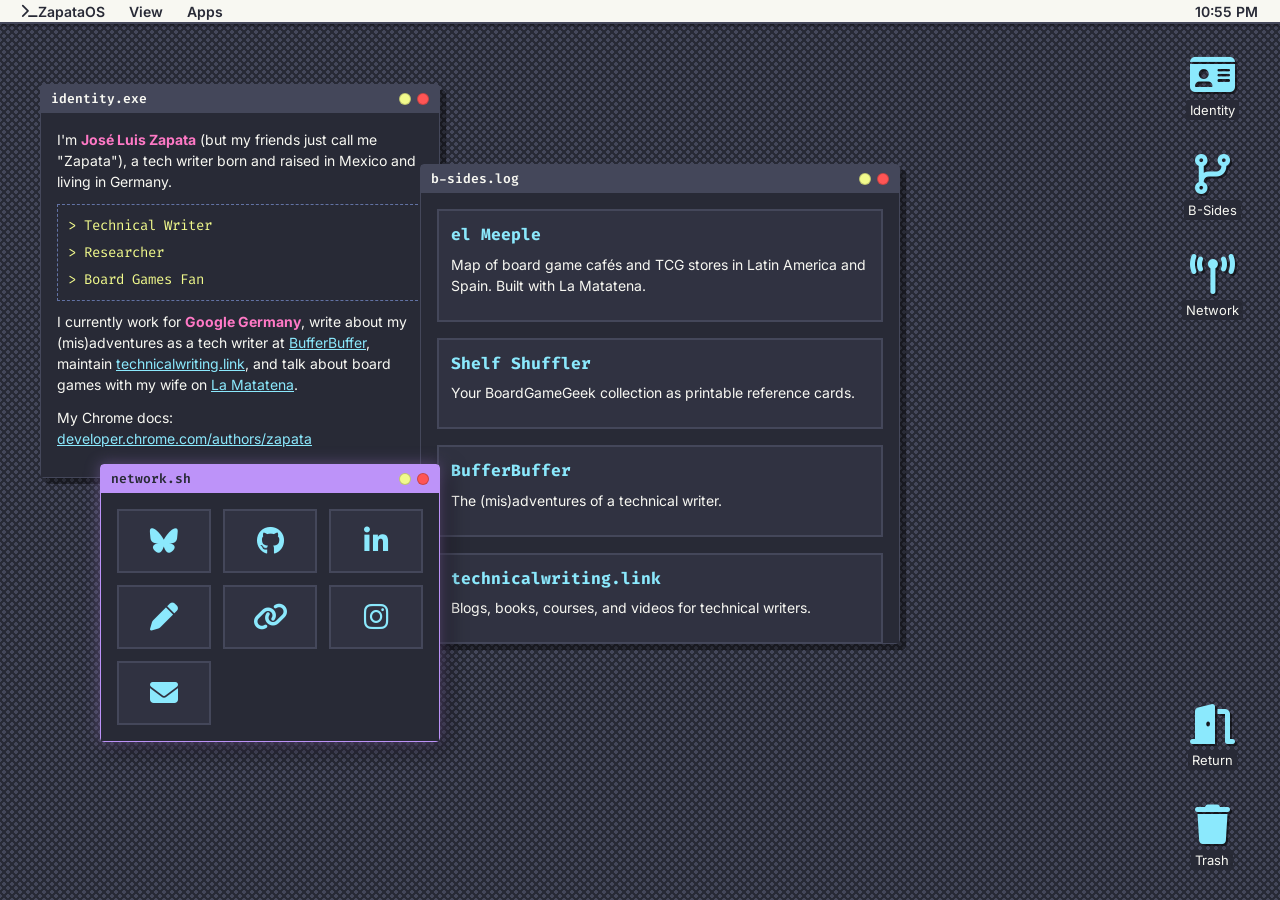
==== desktop/index.html @ 65fb2ddc "Redesign: minimal bilingual page, research and projects, ZapataOS on phones - New single-column layo" ====
<!DOCTYPE html>
<html lang="en">

<head>
  <meta charset="UTF-8">
  <meta name="viewport" content="width=device-width, initial-scale=1.0">
  <title>ZapataOS · zapata131</title>
  <meta name="robots" content="noindex">

  <link
    href="https://fonts.googleapis.com/css2?family=Fira+Code:wght@400;600&family=Inter:wght@400;600;800&display=swap"
    rel="stylesheet">
  <link rel="stylesheet" href="https://cdnjs.cloudflare.com/ajax/libs/font-awesome/6.7.2/css/all.min.css" />
  <link rel="stylesheet" href="styles.css">
</head>

<body>
  <div class="menubar">
    <div class="menubar-item" id="menu-zapata">
      <i class="fas fa-terminal"></i> ZapataOS
      <div class="dropdown">
        <div class="dropdown-item" id="about-os">About ZapataOS...</div>
        <div class="dropdown-divider"></div>
        <div class="dropdown-item" id="reboot-os">Reboot...</div>
        <div class="dropdown-divider"></div>
        <div class="dropdown-item" id="exit-os">Exit ZapataOS</div>
      </div>
    </div>
    <div class="menubar-item">View
      <div class="dropdown">
        <div class="dropdown-item pattern-ctrl" data-pattern="dither">Dithered (Default)</div>
        <div class="dropdown-item pattern-ctrl" data-pattern="grid">Grid Points</div>
        <div class="dropdown-item pattern-ctrl" data-pattern="slate">Classic Slate</div>
        <div class="dropdown-item pattern-ctrl" data-pattern="terminal">Terminal Black</div>
      </div>
    </div>
    <div class="menubar-item">Apps
      <div class="dropdown">
        <div class="dropdown-item" id="open-id">Identity.exe</div>
        <div class="dropdown-item" id="open-bsides">B-Sides.log</div>
        <div class="dropdown-item" id="open-network">Network.sh</div>
        <div class="dropdown-item" id="open-terminal">Terminal.exe</div>
        <div class="dropdown-item" id="roll-dice">Dice Roller (2d6)</div>
      </div>
    </div>
    <div class="menubar-item" style="margin-left: auto;" id="system-clock">03:25 PM</div>
  </div>

  <div id="system-modal" class="modal">
    <div class="modal-content">
      <div class="modal-header">System Notification</div>
      <div class="modal-body" id="modal-text">Welcome to ZapataOS. All systems operational.</div>
      <div class="modal-footer">
        <button class="modal-btn" id="modal-ok">OK</button>
      </div>
    </div>
  </div>

  <div class="desktop" id="desktop">
    <!-- Icons -->
    <div class="icon" role="button" tabindex="0" data-window="bio-window" style="top: 30px; right: 30px;">
      <i class="fas fa-id-card"></i>
      <div class="icon-text">Identity</div>
    </div>

    <div class="icon" role="button" tabindex="0" data-window="projects-window" style="top: 130px; right: 30px;">
      <i class="fas fa-code-branch"></i>
      <div class="icon-text">B-Sides</div>
    </div>

    <div class="icon" role="button" tabindex="0" data-window="socials-window" style="top: 230px; right: 30px;">
      <i class="fas fa-broadcast-tower"></i>
      <div class="icon-text">Network</div>
    </div>

    <div class="icon" role="button" tabindex="0" id="return-icon" style="bottom: 130px; right: 30px;">
      <i class="fas fa-door-open"></i>
      <div class="icon-text">Return</div>
    </div>

    <div class="icon" role="button" tabindex="0" id="trash-icon" style="bottom: 30px; right: 30px;">
      <i class="fas fa-trash"></i>
      <div class="icon-text">Trash</div>
    </div>

    <!-- Windows -->
    <!-- Terminal Window -->
    <div class="window" id="terminal-window" style="top: 300px; left: 600px; width: 500px; display: none;">
      <div class="title-bar">
        <div class="title-text">terminal.exe</div>
        <div class="title-controls">
          <div class="title-bar-btn min-btn"></div>
          <div class="title-bar-btn close-btn"></div>
        </div>
      </div>
      <div class="window-content terminal-content" id="terminal-output">
        <p>ZapataOS [Version 1.0.4]</p>
        <p>(c) 2026 Zapata Corp. All rights reserved.</p>
        <p>&nbsp;</p>
        <p>Type 'help' to see available commands.</p>
        <div class="terminal-input-line">
          <span>z:\></span>
          <input type="text" id="terminal-input" aria-label="Terminal command" autocomplete="off" autocapitalize="off" spellcheck="false">
        </div>
      </div>
    </div>

    <div class="window" id="bio-window" style="top: 80px; left: 80px; width: 400px; display: flex;">
      <div class="title-bar">
        <div class="title-text">Identity.exe</div>
        <div class="title-controls">
          <div class="title-bar-btn min-btn"></div>
          <div class="title-bar-btn close-btn"></div>
        </div>
      </div>
      <div class="window-content bio">
        <p>I'm <strong>José Luis Zapata</strong> (but my friends just call me "Zapata"), a tech writer born and raised
          in Mexico and living in Germany.</p>
        <div class="role-list">
          <span>> Technical Writer</span>
          <span>> Researcher</span>
          <span>> Board Games Fan</span>
        </div>
        <p>I currently work for <strong>Google Germany</strong>, write about my (mis)adventures as a tech writer at <a
            href="https://bufferbuffer.com" target="_blank" rel="noopener noreferrer">BufferBuffer</a>, maintain <a
            href="https://technicalwriting.link" target="_blank" rel="noopener noreferrer">technicalwriting.link</a>, and talk about board games
          with my wife on <a href="https://la-matatena.com" target="_blank" rel="noopener noreferrer">La Matatena</a>.</p>
        <p>My Chrome docs: <a href="https://developer.chrome.com/authors/zapata" target="_blank" rel="noopener">developer.chrome.com/authors/zapata</a></p>
      </div>
    </div>

    <div class="window" id="projects-window" style="top: 180px; left: 320px; width: 480px; display: flex;">
      <div class="title-bar">
        <div class="title-text">B-Sides.log</div>
        <div class="title-controls">
          <div class="title-bar-btn min-btn"></div>
          <div class="title-bar-btn close-btn"></div>
        </div>
      </div>
      <div class="window-content projects-list">
        <div class="project-item">
          <h3><a href="https://elmeeple.com" target="_blank" rel="noopener">el Meeple</a></h3>
          <p>Map of board game cafés and TCG stores in Latin America and Spain. Built with La Matatena.</p>
        </div>
        <div class="project-item">
          <h3><a href="https://github.com/zapata131/shelf-shuffle" target="_blank" rel="noopener">Shelf Shuffler</a></h3>
          <p>Your BoardGameGeek collection as printable reference cards.</p>
        </div>
        <div class="project-item">
          <h3><a href="https://bufferbuffer.com" target="_blank" rel="noopener">BufferBuffer</a></h3>
          <p>The (mis)adventures of a technical writer.</p>
        </div>
        <div class="project-item">
          <h3><a href="https://technicalwriting.link" target="_blank" rel="noopener">technicalwriting.link</a></h3>
          <p>Blogs, books, courses, and videos for technical writers.</p>
        </div>
        <div class="project-item">
          <h3><a href="https://la-matatena.com" target="_blank" rel="noopener">La Matatena</a></h3>
          <p>Board game reviews and analysis, in Spanish.</p>
        </div>
        <div class="project-item">
          <h3><a href="https://doi.org/10.3390/math8111939" target="_blank" rel="noopener">Synchronization in evolving networks (2020)</a></h3>
          <p>Mathematics 8(11). With Solís-Perales and Obregón-Pulido.</p>
        </div>
        <div class="project-item">
          <h3><a href="https://github.com/zapata131/sweet16" target="_blank" rel="noopener">sweet16</a></h3>
          <p>QMK layers for a 16-key macropad: macOS, DaVinci Resolve, Affinity Designer.</p>
        </div>
      </div>
    </div>

    <div class="window" id="socials-window" style="top: 400px; left: 140px; width: 340px; display: flex;">
      <div class="title-bar">
        <div class="title-text">Network.sh</div>
        <div class="title-controls">
          <div class="title-bar-btn min-btn"></div>
          <div class="title-bar-btn close-btn"></div>
        </div>
      </div>
      <div class="window-content socials-grid">
        <a href="https://bsky.app/profile/zapata131.bsky.social" aria-label="Bluesky" title="Bluesky"><i
            class="fa-brands fa-bluesky"></i></a>
        <a href="https://github.com/zapata131" aria-label="GitHub" title="GitHub"><i class="fab fa-github"></i></a>
        <a href="https://www.linkedin.com/in/zapata131/" aria-label="LinkedIn" title="LinkedIn"><i
            class="fab fa-linkedin-in"></i></a>
        <a href="https://bufferbuffer.com" aria-label="BufferBuffer Blog" title="Blog"><i class="fas fa-pen"></i></a>
        <a href="https://technicalwriting.link" aria-label="Technical Writing Resources" title="Resources"><i
            class="fas fa-link"></i></a>
        <a href="https://instagram.com/zapata131" aria-label="Instagram" title="Instagram"><i
            class="fab fa-instagram"></i></a>
        <a href="mailto:joseluis@zapata131.com" aria-label="Email" title="Email"><i class="fas fa-envelope"></i></a>
      </div>
    </div>
  </div>

  <script src="script.js"></script>
</body>

</html>
---- desktop/styles.css ----
/* Dracula Theme Colors */
:root {
  --bg-color: #282a36;
  --current-line: #44475a;
  --foreground: #f8f8f2;
  --comment: #6272a4;
  --cyan: #8be9fd;
  --green: #50fa7b;
  --orange: #ffb86c;
  --pink: #ff79c6;
  --purple: #bd93f9;
  --red: #ff5555;
  --yellow: #f1fa8c;

  --font-main: 'Inter', sans-serif;
  --font-code: 'Fira Code', monospace;
  --window-border: var(--current-line);
  --active-border: var(--purple);
}

body.pattern-dither {
  background-image:
    radial-gradient(var(--current-line) 2px, transparent 2px),
    radial-gradient(var(--current-line) 2px, transparent 2px);
  background-size: 8px 8px;
  background-position: 0 0, 4px 4px;
}

body.pattern-grid {
  background-image: linear-gradient(var(--current-line) 1px, transparent 1px),
    linear-gradient(90deg, var(--current-line) 1px, transparent 1px);
  background-size: 20px 20px;
}

body.pattern-slate {
  background-color: var(--comment);
  background-image: none;
}

body.pattern-terminal {
  background-color: #000;
  background-image: none;
}

/* Terminal Window */
.terminal-content {
  background-color: #000 !important;
  color: #0f0 !important;
  font-family: var(--font-code);
  font-size: 13px;
  height: 300px;
}

.terminal-input-line {
  display: flex;
  gap: 8px;
}

.terminal-input-line input {
  background: transparent;
  border: none;
  color: #0f0;
  font-family: var(--font-code);
  font-size: 13px;
  width: 100%;
  outline: none;
}

/* Modal for Dice */
.dice-animation {
  font-size: 48px;
  margin: 10px 0;
  animation: shake 0.5s infinite;
}

@keyframes shake {
  0% {
    transform: translate(1px, 1px) rotate(0deg);
  }

  10% {
    transform: translate(-1px, -2px) rotate(-1deg);
  }

  20% {
    transform: translate(-3px, 0px) rotate(1deg);
  }

  30% {
    transform: translate(3px, 2px) rotate(0deg);
  }

  40% {
    transform: translate(1px, -1px) rotate(1deg);
  }

  50% {
    transform: translate(-1px, 2px) rotate(-1deg);
  }

  60% {
    transform: translate(-3px, 1px) rotate(0deg);
  }

  70% {
    transform: translate(3px, 1px) rotate(-1deg);
  }

  80% {
    transform: translate(-1px, -1px) rotate(1deg);
  }

  90% {
    transform: translate(1px, 2px) rotate(0deg);
  }

  100% {
    transform: translate(1px, -2px) rotate(-1deg);
  }
}
* {
  box-sizing: border-box;
  margin: 0;
  padding: 0;
  user-select: none;
}

body {
  background-color: var(--bg-color);
  /* classic dither-like desktop pattern */
  color: var(--foreground);
  font-family: var(--font-main);
  height: 100vh;
  overflow: hidden;
  position: relative;
}

/* Menu Bar */
.menubar {
  height: 24px;
  background-color: var(--foreground);
  color: var(--bg-color);
  display: flex;
  align-items: center;
  padding: 0 10px;
  border-bottom: 2px solid var(--current-line);
  font-size: 14px;
  font-weight: 600;
  box-shadow: 0 1px 3px rgba(0, 0, 0, 0.5);
  z-index: 1000;
  position: relative;
}

.menubar-item {
  padding: 0 12px;
  height: 100%;
  display: flex;
  align-items: center;
  cursor: pointer;
  position: relative;
}

.menubar-item:hover,
.menubar-item.open {
  background-color: var(--bg-color);
  color: var(--foreground);
}

/* Dropdowns */
.dropdown {
  display: none;
  position: absolute;
  top: 24px;
  left: 0;
  background-color: var(--foreground);
  color: var(--bg-color);
  border: 2px solid var(--current-line);
  box-shadow: 4px 4px 0 rgba(0, 0, 0, 0.5);
  min-width: 160px;
  z-index: 2000;
}

.menubar-item.open .dropdown {
  display: block;
}

.dropdown-item {
  padding: 6px 16px;
  font-size: 13px;
  white-space: nowrap;
}

.dropdown-item:hover {
  background-color: var(--purple);
  color: var(--foreground);
}

.dropdown-divider {
  height: 1px;
  background-color: var(--current-line);
  margin: 4px 0;
}

/* Modal */
.modal {
  display: none;
  position: fixed;
  top: 0;
  left: 0;
  width: 100%;
  height: 100%;
  background: rgba(0, 0, 0, 0.5);
  z-index: 3000;
  justify-content: center;
  align-items: center;
}

.modal-content {
  background: var(--bg-color);
  border: 2px solid var(--active-border);
  padding: 20px;
  width: 320px;
  text-align: center;
  box-shadow: 10px 10px 0 rgba(0, 0, 0, 0.5);
}

.modal-header {
  font-weight: 800;
  color: var(--pink);
  margin-bottom: 10px;
  font-family: var(--font-code);
}

.modal-body {
  margin-bottom: 20px;
  font-size: 14px;
}

.modal-btn {
  background: var(--purple);
  color: var(--bg-color);
  border: none;
  padding: 6px 20px;
  font-weight: bold;
  cursor: pointer;
  font-family: var(--font-code);
}

.modal-btn:hover {
  background: var(--green);
}

/* Desktop Area */
.desktop {
  position: relative;
  height: calc(100vh - 24px);
  width: 100vw;
}

/* Icons */
.icon {
  position: absolute;
  width: 76px;
  display: flex;
  flex-direction: column;
  align-items: center;
  cursor: pointer;
  text-align: center;
}

.icon i {
  font-size: 40px;
  color: var(--cyan);
  margin-bottom: 6px;
  text-shadow: 2px 2px 0px rgba(0, 0, 0, 0.5);
}

.icon-text {
  background-color: var(--bg-color);
  color: var(--foreground);
  padding: 2px 4px;
  font-size: 13px;
  border-radius: 2px;
  border: 1px transparent;
}

.icon.selected .icon-text {
  background-color: var(--purple);
  color: var(--bg-color);
}

.icon.selected i {
  color: var(--pink);
  text-shadow: 2px 2px 0px rgba(0, 0, 0, 0.8);
}

/* Window */
.window {
  position: absolute;
  background-color: var(--bg-color);
  border: 1px solid var(--window-border);
  box-shadow: 6px 6px 0 rgba(0, 0, 0, 0.4);
  display: flex;
  /* default open */
  flex-direction: column;
  min-width: 320px;
  border-radius: 4px;
  background-clip: padding-box;
  /* ensure opacity */
  opacity: 1 !important;
  /* Force full readability */
}

.window.active {
  border-color: var(--active-border);
  box-shadow: 0 0 15px rgba(189, 147, 249, 0.4), 6px 6px 20px rgba(0, 0, 0, 0.6);
}

.title-bar {
  height: 28px;
  background-color: var(--current-line);
  display: flex;
  align-items: center;
  justify-content: space-between;
  padding: 0 10px;
  cursor: grab;
  position: relative;
  border-bottom: 1px solid var(--window-border);
}

.window.active .title-bar {
  background-color: var(--purple);
  border-bottom-color: var(--active-border);
}

.title-controls {
  display: flex;
  gap: 6px;
}

.title-bar-btn {
  width: 12px;
  height: 12px;
  border-radius: 50%;
  border: 1px solid rgba(0, 0, 0, 0.2);
  cursor: pointer;
  background-color: var(--bg-color);
}

.close-btn {
  background-color: var(--red);
}

.min-btn {
  background-color: var(--yellow);
}

.title-text {
  font-size: 13px;
  font-weight: 600;
  color: var(--foreground);
  font-family: var(--font-code);
  text-transform: lowercase;
}

.window.active .title-text {
  color: var(--bg-color);
}

.window-content {
  padding: 16px;
  font-size: 14px;
  color: var(--foreground);
  max-height: 450px;
  overflow-y: auto;
  user-select: text;
  line-height: 1.5;
  background: var(--bg-color);
}

.window-content p {
  margin-bottom: 12px;
}

.window-content a {
  color: var(--cyan);
  text-decoration: underline;
}

.window-content a:hover {
  color: var(--green);
}

/* Specific content */
.bio strong {
  color: var(--pink);
}

.role-list {
  display: flex;
  flex-direction: column;
  gap: 6px;
  margin: 10px 0;
  padding: 10px;
  border: 1px dashed var(--comment);
  color: var(--yellow);
  font-family: var(--font-code);
}

.projects-list {
  display: flex;
  flex-direction: column;
  gap: 16px;
}

.project-item {
  border: 2px solid var(--window-border);
  padding: 12px;
  background-color: rgba(68, 71, 90, 0.3);
}

.project-item:hover {
  border-color: var(--purple);
  background-color: var(--current-line);
}

.project-item h3 {
  color: var(--pink);
  margin-bottom: 6px;
  font-family: var(--font-code);
}

.project-item h3 a {
  text-decoration: none;
}

.socials-grid {
  display: grid;
  grid-template-columns: repeat(3, 1fr);
  gap: 12px;
  text-align: center;
}

.socials-grid a {
  display: flex;
  align-items: center;
  justify-content: center;
  padding: 16px;
  border: 2px solid var(--window-border);
  background-color: rgba(68, 71, 90, 0.3);
  text-decoration: none;
  font-size: 28px;
  color: var(--cyan);
}

.socials-grid a:hover {
  border-color: var(--green);
  color: var(--green);
  background-color: var(--current-line);
}
/* Touch-friendly title bars */
.title-bar {
  touch-action: none;
}

.icon:focus-visible {
  outline: 2px dashed var(--cyan);
  outline-offset: 4px;
}

/* Phones: no dragging, windows stack in reading order */
@media (max-width: 700px) {
  body {
    height: auto;
    min-height: 100vh;
    overflow: auto;
  }

  .menubar {
    position: sticky;
    top: 0;
    font-size: 13px;
    padding: 0 4px;
  }

  .menubar-item {
    padding: 0 8px;
  }

  .desktop {
    height: auto;
    width: auto;
    display: flex;
    flex-flow: row wrap;
    justify-content: space-between;
    gap: 16px;
    padding: 16px 12px 32px;
  }

  .desktop > .icon {
    position: static;
    display: inline-flex;
  }

  .window {
    position: static;
    flex-basis: 100%;
    width: auto !important;
    min-width: 0;
    order: 1;
  }

  .title-bar {
    cursor: default;
    touch-action: auto;
  }

  .window-content {
    max-height: none;
  }

  .socials-grid {
    grid-template-columns: repeat(4, 1fr);
  }
}
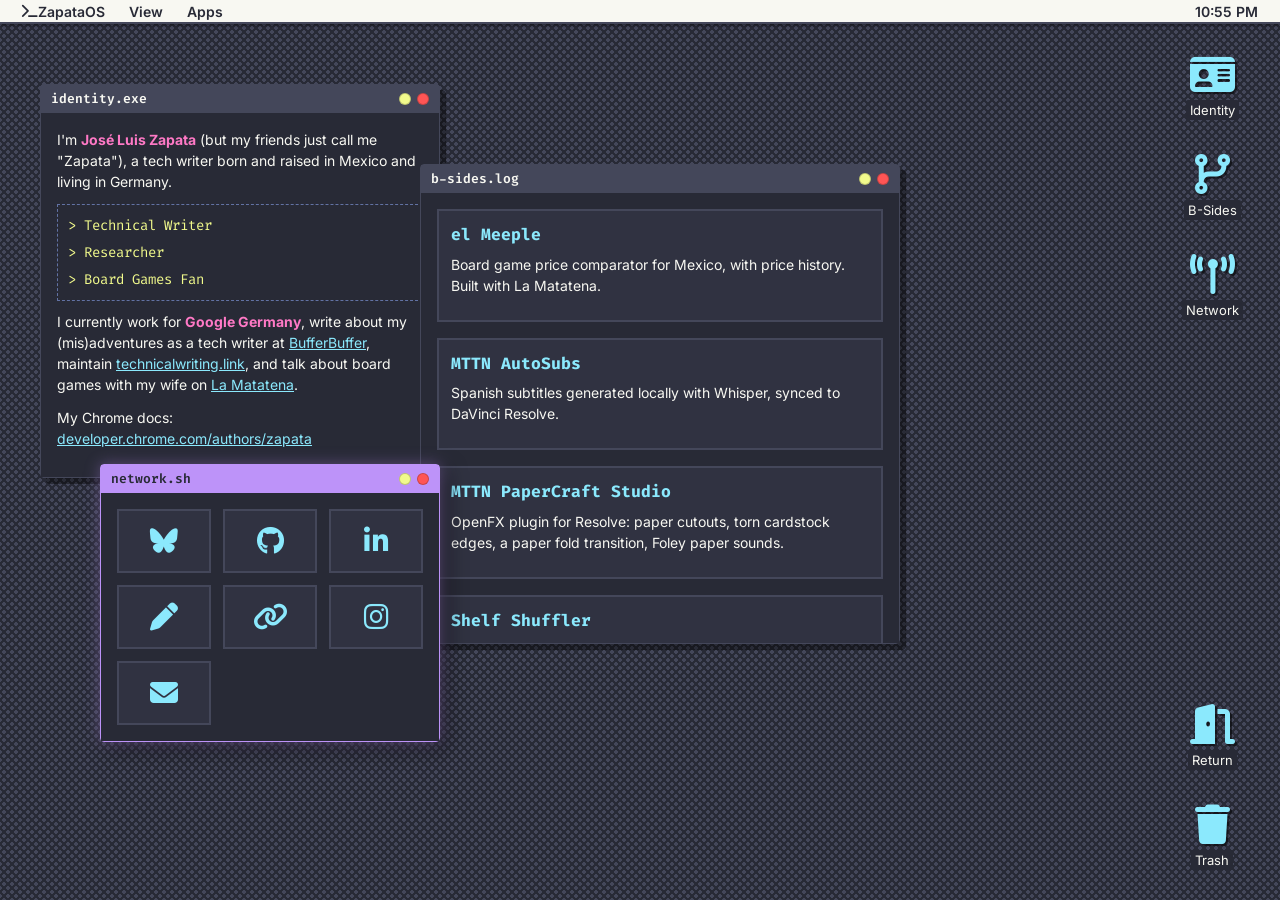
==== commit a638976c: "Projects: el Meeple is a price comparator; add MTTN AutoSubs and PaperCraft Studio" ====
--- a/desktop/index.html
+++ b/desktop/index.html
@@ -140,7 +140,15 @@
       <div class="window-content projects-list">
         <div class="project-item">
           <h3><a href="https://elmeeple.com" target="_blank" rel="noopener">el Meeple</a></h3>
-          <p>Map of board game cafés and TCG stores in Latin America and Spain. Built with La Matatena.</p>
+          <p>Board game price comparator for Mexico, with price history. Built with La Matatena.</p>
+        </div>
+        <div class="project-item">
+          <h3><a href="https://la-matatena.github.io/mttn-autosubs-tool/" target="_blank" rel="noopener">MTTN AutoSubs</a></h3>
+          <p>Spanish subtitles generated locally with Whisper, synced to DaVinci Resolve.</p>
+        </div>
+        <div class="project-item">
+          <h3><a href="https://la-matatena.github.io/mttn-papercraft-studio/" target="_blank" rel="noopener">MTTN PaperCraft Studio</a></h3>
+          <p>OpenFX plugin for Resolve: paper cutouts, torn cardstock edges, a paper fold transition, Foley paper sounds.</p>
         </div>
         <div class="project-item">
           <h3><a href="https://github.com/zapata131/shelf-shuffle" target="_blank" rel="noopener">Shelf Shuffler</a></h3>
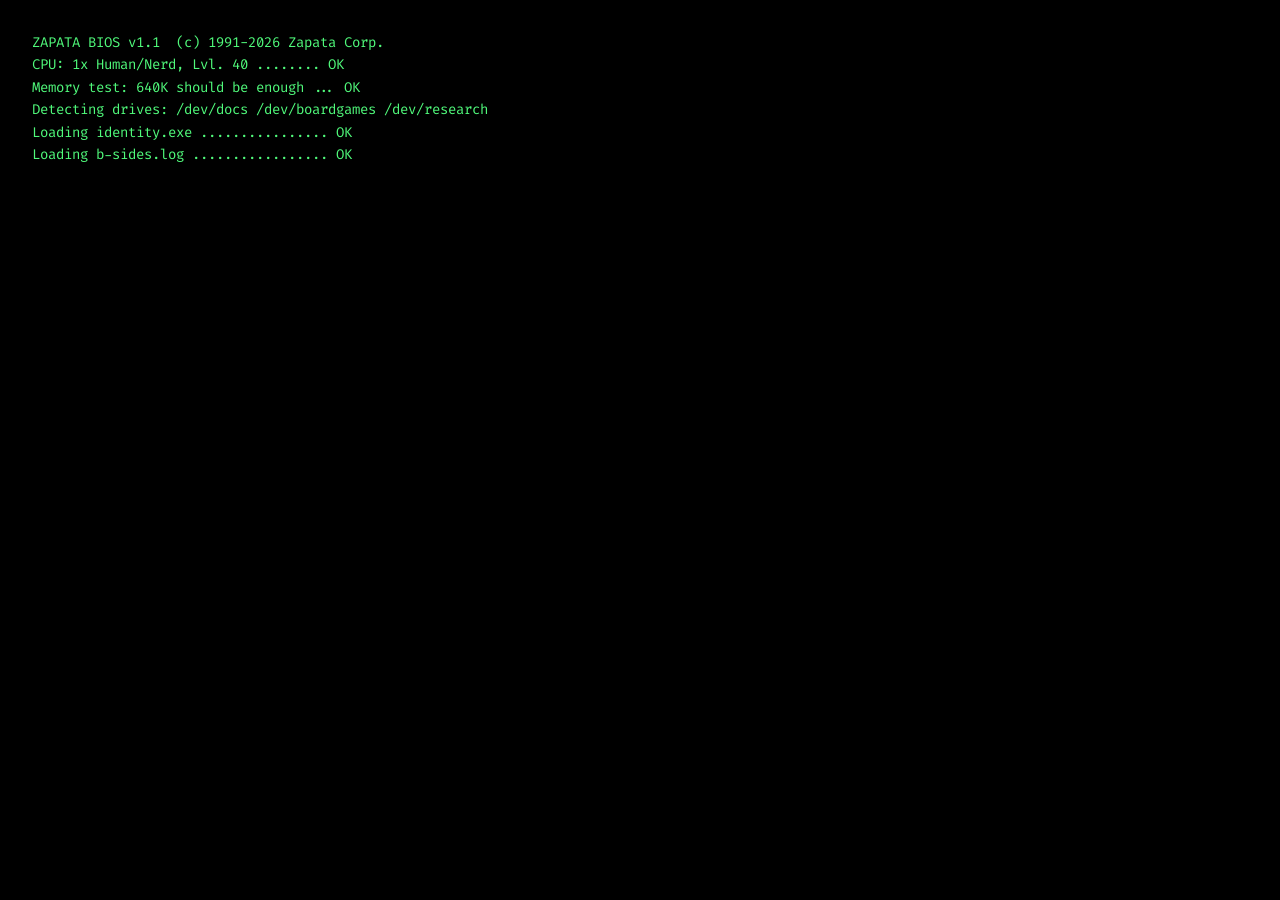
==== commit 5ed2b667: "ZapataOS 1.1: boot screen, Lorenz.app, Research, real Trash, window shades, smarter terminal" ====
--- a/desktop/index.html
+++ b/desktop/index.html
@@ -6,6 +6,7 @@
   <meta name="viewport" content="width=device-width, initial-scale=1.0">
   <title>ZapataOS · zapata131</title>
   <meta name="robots" content="noindex">
+  <link rel="icon" href="../icons/favicon.ico">
 
   <link
     href="https://fonts.googleapis.com/css2?family=Fira+Code:wght@400;600&family=Inter:wght@400;600;800&display=swap"
@@ -15,6 +16,11 @@
 </head>
 
 <body>
+  <!-- Boot screen: shown once per session, any key or click skips it -->
+  <div id="boot" class="boot-screen" hidden>
+    <pre id="boot-log" aria-live="polite"></pre>
+  </div>
+
   <div class="menubar">
     <div class="menubar-item" id="menu-zapata">
       <i class="fas fa-terminal"></i> ZapataOS
@@ -32,23 +38,28 @@
         <div class="dropdown-item pattern-ctrl" data-pattern="grid">Grid Points</div>
         <div class="dropdown-item pattern-ctrl" data-pattern="slate">Classic Slate</div>
         <div class="dropdown-item pattern-ctrl" data-pattern="terminal">Terminal Black</div>
+        <div class="dropdown-divider"></div>
+        <div class="dropdown-item" id="tidy-up">Clean Up Windows</div>
       </div>
     </div>
     <div class="menubar-item">Apps
       <div class="dropdown">
-        <div class="dropdown-item" id="open-id">Identity.exe</div>
-        <div class="dropdown-item" id="open-bsides">B-Sides.log</div>
-        <div class="dropdown-item" id="open-network">Network.sh</div>
-        <div class="dropdown-item" id="open-terminal">Terminal.exe</div>
+        <div class="dropdown-item" data-open="identity">Identity.exe</div>
+        <div class="dropdown-item" data-open="bsides">B-Sides.log</div>
+        <div class="dropdown-item" data-open="research">Research.pdf</div>
+        <div class="dropdown-item" data-open="lorenz">Lorenz.app</div>
+        <div class="dropdown-item" data-open="network">Network.sh</div>
+        <div class="dropdown-item" data-open="terminal">Terminal.exe</div>
+        <div class="dropdown-divider"></div>
         <div class="dropdown-item" id="roll-dice">Dice Roller (2d6)</div>
       </div>
     </div>
-    <div class="menubar-item" style="margin-left: auto;" id="system-clock">03:25 PM</div>
+    <div class="menubar-item" style="margin-left: auto;" id="system-clock" title="Click for the date">--:--</div>
   </div>
 
   <div id="system-modal" class="modal">
-    <div class="modal-content">
-      <div class="modal-header">System Notification</div>
+    <div class="modal-content" role="alertdialog" aria-labelledby="modal-title" aria-describedby="modal-text">
+      <div class="modal-header" id="modal-title">System Notification</div>
       <div class="modal-body" id="modal-text">Welcome to ZapataOS. All systems operational.</div>
       <div class="modal-footer">
         <button class="modal-btn" id="modal-ok">OK</button>
@@ -68,9 +79,24 @@
       <div class="icon-text">B-Sides</div>
     </div>
 
-    <div class="icon" role="button" tabindex="0" data-window="socials-window" style="top: 230px; right: 30px;">
+    <div class="icon" role="button" tabindex="0" data-window="research-window" style="top: 230px; right: 30px;">
+      <i class="fas fa-file-lines"></i>
+      <div class="icon-text">Research</div>
+    </div>
+
+    <div class="icon" role="button" tabindex="0" data-window="socials-window" style="top: 330px; right: 30px;">
       <i class="fas fa-broadcast-tower"></i>
       <div class="icon-text">Network</div>
+    </div>
+
+    <div class="icon" role="button" tabindex="0" data-window="lorenz-window" style="top: 30px; right: 120px;">
+      <i class="fas fa-infinity"></i>
+      <div class="icon-text">Lorenz</div>
+    </div>
+
+    <div class="icon" role="button" tabindex="0" data-window="terminal-window" style="top: 130px; right: 120px;">
+      <i class="fas fa-terminal"></i>
+      <div class="icon-text">Terminal</div>
     </div>
 
     <div class="icon" role="button" tabindex="0" id="return-icon" style="bottom: 130px; right: 30px;">
@@ -78,28 +104,27 @@
       <div class="icon-text">Return</div>
     </div>
 
-    <div class="icon" role="button" tabindex="0" id="trash-icon" style="bottom: 30px; right: 30px;">
+    <div class="icon" role="button" tabindex="0" data-window="trash-window" id="trash-icon" style="bottom: 30px; right: 30px;">
       <i class="fas fa-trash"></i>
       <div class="icon-text">Trash</div>
     </div>
 
     <!-- Windows -->
-    <!-- Terminal Window -->
-    <div class="window" id="terminal-window" style="top: 300px; left: 600px; width: 500px; display: none;">
+    <div class="window" id="terminal-window" style="top: 300px; left: 600px; width: 520px; display: none;">
       <div class="title-bar">
         <div class="title-text">terminal.exe</div>
         <div class="title-controls">
-          <div class="title-bar-btn min-btn"></div>
-          <div class="title-bar-btn close-btn"></div>
+          <button type="button" class="title-bar-btn min-btn" aria-label="Collapse window"></button>
+          <button type="button" class="title-bar-btn close-btn" aria-label="Close window"></button>
         </div>
       </div>
       <div class="window-content terminal-content" id="terminal-output">
-        <p>ZapataOS [Version 1.0.4]</p>
+        <p>ZapataOS [Version 1.1.0]</p>
         <p>(c) 2026 Zapata Corp. All rights reserved.</p>
         <p>&nbsp;</p>
-        <p>Type 'help' to see available commands.</p>
+        <p>Type 'help' to see available commands. Tab completes, arrow keys recall.</p>
         <div class="terminal-input-line">
-          <span>z:\></span>
+          <span>z:\&gt;</span>
           <input type="text" id="terminal-input" aria-label="Terminal command" autocomplete="off" autocapitalize="off" spellcheck="false">
         </div>
       </div>
@@ -109,17 +134,17 @@
       <div class="title-bar">
         <div class="title-text">Identity.exe</div>
         <div class="title-controls">
-          <div class="title-bar-btn min-btn"></div>
-          <div class="title-bar-btn close-btn"></div>
+          <button type="button" class="title-bar-btn min-btn" aria-label="Collapse window"></button>
+          <button type="button" class="title-bar-btn close-btn" aria-label="Close window"></button>
         </div>
       </div>
       <div class="window-content bio">
         <p>I'm <strong>José Luis Zapata</strong> (but my friends just call me "Zapata"), a tech writer born and raised
           in Mexico and living in Germany.</p>
         <div class="role-list">
-          <span>> Technical Writer</span>
-          <span>> Researcher</span>
-          <span>> Board Games Fan</span>
+          <span>&gt; Technical Writer</span>
+          <span>&gt; Researcher</span>
+          <span>&gt; Board Games Fan</span>
         </div>
         <p>I currently work for <strong>Google Germany</strong>, write about my (mis)adventures as a tech writer at <a
             href="https://bufferbuffer.com" target="_blank" rel="noopener noreferrer">BufferBuffer</a>, maintain <a
@@ -133,8 +158,8 @@
       <div class="title-bar">
         <div class="title-text">B-Sides.log</div>
         <div class="title-controls">
-          <div class="title-bar-btn min-btn"></div>
-          <div class="title-bar-btn close-btn"></div>
+          <button type="button" class="title-bar-btn min-btn" aria-label="Collapse window"></button>
+          <button type="button" class="title-bar-btn close-btn" aria-label="Close window"></button>
         </div>
       </div>
       <div class="window-content projects-list">
@@ -167,22 +192,72 @@
           <p>Board game reviews and analysis, in Spanish.</p>
         </div>
         <div class="project-item">
-          <h3><a href="https://doi.org/10.3390/math8111939" target="_blank" rel="noopener">Synchronization in evolving networks (2020)</a></h3>
-          <p>Mathematics 8(11). With Solís-Perales and Obregón-Pulido.</p>
-        </div>
-        <div class="project-item">
           <h3><a href="https://github.com/zapata131/sweet16" target="_blank" rel="noopener">sweet16</a></h3>
           <p>QMK layers for a 16-key macropad: macOS, DaVinci Resolve, Affinity Designer.</p>
         </div>
       </div>
     </div>
 
+    <div class="window" id="research-window" style="top: 110px; left: 220px; width: 460px; display: none;">
+      <div class="title-bar">
+        <div class="title-text">Research.pdf</div>
+        <div class="title-controls">
+          <button type="button" class="title-bar-btn min-btn" aria-label="Collapse window"></button>
+          <button type="button" class="title-bar-btn close-btn" aria-label="Close window"></button>
+        </div>
+      </div>
+      <div class="window-content research">
+        <p class="research-note">Universidad de Guadalajara, before Google. Synchronization of complex networks,
+          mostly the cases where it shouldn't work.</p>
+        <ol class="papers">
+          <li>
+            <span class="year">2020</span>
+            <a href="https://doi.org/10.3390/math8111939" target="_blank" rel="noopener">Synchronization in
+              Time-Varying and Evolving Complex Networks</a>
+            <span class="venue">Mathematics 8(11), 1939. Solís-Perales, Zapata, Obregón-Pulido.</span>
+          </li>
+          <li>
+            <span class="year">2013</span>
+            <a href="https://github.com/zapata131/simulation-chaotic-systems-negative-couplings" target="_blank"
+              rel="noopener">Synchronization of Complex Networks with Negative Couplings</a>
+            <span class="venue">PHYSCON 2013, San Luis Potosí. Solís-Perales, Zapata. Link: Python reproduction.</span>
+          </li>
+          <li>
+            <span class="year">2026</span>
+            <a href="https://github.com/zapata131/simulation-synchronization-network-inhibitory-neurons" target="_blank"
+              rel="noopener">Inhibitory neurons, revisited</a>
+            <span class="venue">The 2013 result on 100-node networks that follow Dale's law.</span>
+          </li>
+        </ol>
+        <button type="button" class="win-btn" data-open="lorenz">Open Lorenz.app</button>
+      </div>
+    </div>
+
+    <div class="window" id="lorenz-window" style="top: 70px; left: 520px; width: 380px; display: none;">
+      <div class="title-bar">
+        <div class="title-text">Lorenz.app</div>
+        <div class="title-controls">
+          <button type="button" class="title-bar-btn min-btn" aria-label="Collapse window"></button>
+          <button type="button" class="title-bar-btn close-btn" aria-label="Close window"></button>
+        </div>
+      </div>
+      <div class="window-content lorenz-app">
+        <canvas id="lorenz-canvas" width="340" height="300" aria-label="Lorenz attractor, drag to rotate"></canvas>
+        <label class="lorenz-control">
+          <span>ρ = <output id="rho-out">28.0</output></span>
+          <input type="range" id="rho" min="0" max="60" step="0.5" value="28">
+        </label>
+        <p class="lorenz-status" id="lorenz-status">Chaos. Two wings, never the same loop twice.</p>
+        <p class="lorenz-hint">σ = 10, β = 8/3. Drag to rotate. Below ρ ≈ 24.74 the orbit settles down.</p>
+      </div>
+    </div>
+
     <div class="window" id="socials-window" style="top: 400px; left: 140px; width: 340px; display: flex;">
       <div class="title-bar">
         <div class="title-text">Network.sh</div>
         <div class="title-controls">
-          <div class="title-bar-btn min-btn"></div>
-          <div class="title-bar-btn close-btn"></div>
+          <button type="button" class="title-bar-btn min-btn" aria-label="Collapse window"></button>
+          <button type="button" class="title-bar-btn close-btn" aria-label="Close window"></button>
         </div>
       </div>
       <div class="window-content socials-grid">
@@ -199,9 +274,29 @@
         <a href="mailto:joseluis@zapata131.com" aria-label="Email" title="Email"><i class="fas fa-envelope"></i></a>
       </div>
     </div>
+
+    <div class="window" id="trash-window" style="top: 220px; left: 360px; width: 340px; display: none;">
+      <div class="title-bar">
+        <div class="title-text">Trash</div>
+        <div class="title-controls">
+          <button type="button" class="title-bar-btn min-btn" aria-label="Collapse window"></button>
+          <button type="button" class="title-bar-btn close-btn" aria-label="Close window"></button>
+        </div>
+      </div>
+      <div class="window-content trash">
+        <ul class="trash-list" id="trash-list">
+          <li><i class="far fa-file-code"></i> glassmorphism-v2.css <span>2026-02</span></li>
+          <li><i class="far fa-file-code"></i> geocities-mode.html <span>2026-02</span></li>
+          <li><i class="far fa-folder"></i> fontawesome-local/ <span>2026-02</span></li>
+          <li><i class="far fa-file"></i> landing-page-v1.html <span>2025</span></li>
+          <li><i class="far fa-file-lines"></i> docs-final-FINAL-v3.md <span>2019</span></li>
+        </ul>
+        <button type="button" class="win-btn" id="empty-trash">Empty Trash</button>
+      </div>
+    </div>
   </div>
 
   <script src="script.js"></script>
 </body>
 
-</html>+</html>
--- a/desktop/styles.css
+++ b/desktop/styles.css
@@ -523,3 +523,214 @@
     grid-template-columns: repeat(4, 1fr);
   }
 }
+
+/* ---------- 1.1 additions ---------- */
+
+/* Boot screen */
+.boot-screen {
+  position: fixed;
+  inset: 0;
+  z-index: 5000;
+  background: #000;
+  color: var(--green);
+  padding: 32px;
+  cursor: pointer;
+}
+
+.boot-screen[hidden] {
+  display: none;
+}
+
+.boot-screen pre {
+  margin: 0;
+  font: 14px/1.6 var(--font-code);
+  white-space: pre-wrap;
+}
+
+/* Real buttons for window controls */
+button.title-bar-btn {
+  padding: 0;
+  appearance: none;
+  -webkit-appearance: none;
+}
+
+button.title-bar-btn:focus-visible,
+.win-btn:focus-visible,
+.modal-btn:focus-visible {
+  outline: 2px dashed var(--cyan);
+  outline-offset: 2px;
+}
+
+/* Window shade: collapsed to the title bar */
+.window.shaded .window-content {
+  display: none;
+}
+
+.window.shaded {
+  min-height: 0;
+}
+
+.title-bar {
+  -webkit-user-select: none;
+  user-select: none;
+}
+
+/* Generic window button */
+.win-btn {
+  margin-top: 12px;
+  background: var(--current-line);
+  color: var(--foreground);
+  border: 1px solid var(--purple);
+  padding: 6px 14px;
+  font: 600 12px var(--font-code);
+  cursor: pointer;
+  box-shadow: 3px 3px 0 rgba(0, 0, 0, 0.4);
+}
+
+.win-btn:hover {
+  background: var(--purple);
+  color: var(--bg-color);
+}
+
+.win-btn:active {
+  translate: 2px 2px;
+  box-shadow: 1px 1px 0 rgba(0, 0, 0, 0.4);
+}
+
+/* Research.pdf */
+.research-note {
+  color: var(--comment);
+  font-size: 13px;
+}
+
+.papers {
+  list-style: none;
+  display: flex;
+  flex-direction: column;
+  gap: 12px;
+}
+
+.papers li {
+  display: grid;
+  grid-template-columns: 44px 1fr;
+  column-gap: 8px;
+}
+
+.papers .year {
+  grid-row: span 2;
+  color: var(--yellow);
+  font-family: var(--font-code);
+}
+
+.papers .venue {
+  color: var(--comment);
+  font-size: 12px;
+}
+
+/* Lorenz.app */
+.lorenz-app {
+  max-height: none;
+}
+
+#lorenz-canvas {
+  display: block;
+  width: 100%;
+  height: 280px;
+  background: #1e1f29;
+  border: 1px solid var(--current-line);
+  cursor: grab;
+  touch-action: none;
+}
+
+#lorenz-canvas:active {
+  cursor: grabbing;
+}
+
+.lorenz-control {
+  display: grid;
+  grid-template-columns: 96px 1fr;
+  align-items: center;
+  gap: 8px;
+  margin-top: 12px;
+  font-family: var(--font-code);
+  color: var(--pink);
+}
+
+.lorenz-control input {
+  accent-color: var(--purple);
+  width: 100%;
+}
+
+.lorenz-status {
+  margin: 8px 0 4px !important;
+  color: var(--green);
+  font-family: var(--font-code);
+  font-size: 12px;
+}
+
+.lorenz-hint {
+  margin: 0 !important;
+  color: var(--comment);
+  font-size: 12px;
+}
+
+/* Trash */
+.trash-list {
+  list-style: none;
+  font-family: var(--font-code);
+  font-size: 12px;
+}
+
+.trash-list li {
+  display: flex;
+  gap: 8px;
+  align-items: center;
+  padding: 4px 0;
+  border-bottom: 1px dashed var(--current-line);
+}
+
+.trash-list li span {
+  margin-left: auto;
+  color: var(--comment);
+}
+
+.trash-list i {
+  color: var(--cyan);
+  width: 14px;
+}
+
+.trash-list:empty::before {
+  content: 'Empty.';
+  color: var(--comment);
+}
+
+/* Terminal echo lines */
+.terminal-content .echo {
+  color: #8f8;
+  margin-bottom: 2px;
+}
+
+.terminal-content p {
+  white-space: pre-wrap;
+  margin-bottom: 6px;
+}
+
+@media (prefers-reduced-motion: reduce) {
+  .dice-animation {
+    animation: none;
+  }
+}
+
+@media (max-width: 700px) {
+  #lorenz-canvas {
+    height: 240px;
+  }
+
+  .boot-screen {
+    padding: 16px;
+  }
+
+  .boot-screen pre {
+    font-size: 12px;
+  }
+}
